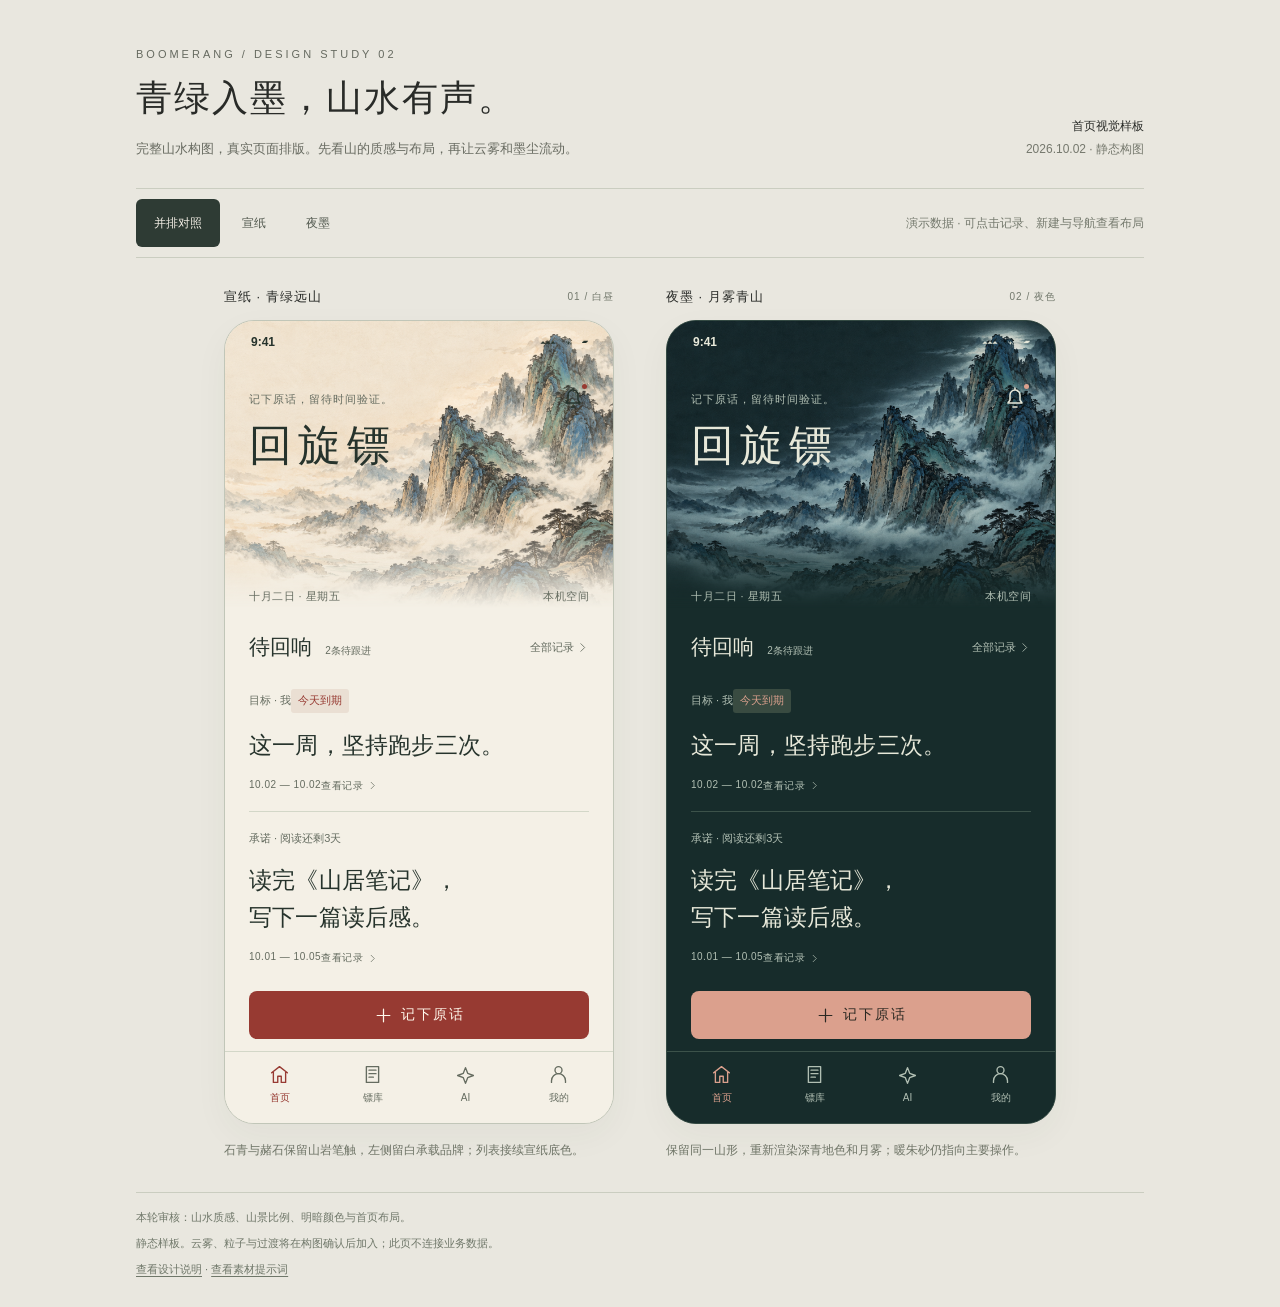
==== docs/design/ink-wuxia-v2/index.html @ 54f38cf8 "docs(ui): add blue-green landscape home samples | File | Change | |---|---| | docs/PROGRESS.md | Rec" ====
<!doctype html>
<html lang="zh-CN">
<head>
  <meta charset="utf-8">
  <meta name="viewport" content="width=device-width,initial-scale=1">
  <meta name="color-scheme" content="light">
  <title>回旋镖 · 青绿山水首页样板</title>
  <link rel="stylesheet" href="style.css">
  <script src="preview.js" defer></script>
</head>
<body data-view="both">
  <svg class="symbol-bank" aria-hidden="true" xmlns="http://www.w3.org/2000/svg">
    <symbol id="home" viewBox="0 0 24 24"><path d="m3 10 9-7 9 7M5 9v12h5v-7h4v7h5V9"/></symbol>
    <symbol id="library" viewBox="0 0 24 24"><path d="M5 3h14v18H5zM8 7h8M8 11h8M8 15h5"/></symbol>
    <symbol id="spark" viewBox="0 0 24 24"><path d="m12 3 2.5 6.5L21 12l-6.5 2.5L12 21l-2.5-6.5L3 12l6.5-2.5z"/></symbol>
    <symbol id="person" viewBox="0 0 24 24"><circle cx="12" cy="7" r="4"/><path d="M4 21v-2a8 8 0 0 1 16 0v2"/></symbol>
    <symbol id="bell" viewBox="0 0 24 24"><path d="M5 17h14l-2-3V9a5 5 0 0 0-10 0v5zM10 21h4M12 2v2"/></symbol>
    <symbol id="arrow" viewBox="0 0 24 24"><path d="m9 5 7 7-7 7"/></symbol>
    <symbol id="plus" viewBox="0 0 24 24"><path d="M12 4v16M4 12h16"/></symbol>
  </svg>

  <main class="studio">
    <header class="studio-header">
      <div>
        <p class="eyebrow">BOOMERANG / DESIGN STUDY 02</p>
        <h1>青绿入墨，山水有声。</h1>
        <p class="intro">完整山水构图，真实页面排版。先看山的质感与布局，再让云雾和墨尘流动。</p>
      </div>
      <p class="edition">首页视觉样板<br><span>2026.10.02 · 静态构图</span></p>
    </header>
    <div class="review-bar">
      <div class="view-options" role="group" aria-label="预览主题">
        <button type="button" data-view-button="both" aria-pressed="true">并排对照</button>
        <button type="button" data-view-button="light" aria-pressed="false">宣纸</button>
        <button type="button" data-view-button="dark" aria-pressed="false">夜墨</button>
      </div>
      <p>演示数据 · 可点击记录、新建与导航查看布局</p>
    </div>
    <section class="samples" aria-label="首页明暗对照">
      <article class="sample" data-sample="light">
        <div class="sample-label"><h2>宣纸 · 青绿远山</h2><span>01 / 白昼</span></div>
        <section class="phone" data-theme="light" aria-label="宣纸首页样板">
          <div class="phone-scroll">
            <header class="landscape">
              <img class="mountain" src="assets/landscape-light.png" alt="宣纸上的青绿山水，层叠山石与松林消融在云雾中">
              <div class="status-bar" aria-hidden="true"><b>9:41</b><span>▴▴▴　⌁　▰</span></div>
              <div class="brand"><p class="brand-note">记下原话，留待时间验证。</p><h3>回旋镖</h3></div>
              <button class="bell icon-button" type="button" data-demo="notifications" aria-label="查看通知"><svg><use href="#bell"/></svg><i></i></button>
              <div class="date-line"><span>十月二日 · 星期五</span><span>本机空间</span></div>
            </header>
            <div class="workspace">
              <div class="section-heading"><h4>待回响 <span>2条待跟进</span></h4><button type="button" data-demo="library" class="text-button">全部记录<svg><use href="#arrow"/></svg></button></div>
              <button type="button" class="record" data-demo="run">
                <span class="record-meta"><span>目标 · 我</span><span class="due urgent">今天到期</span></span>
                <span class="quote">这一周，坚持跑步三次。</span>
                <span class="record-foot"><span>10.02 — 10.02</span><span>查看记录<svg><use href="#arrow"/></svg></span>
              </button>
              <button type="button" class="record" data-demo="read">
                <span class="record-meta"><span>承诺 · 阅读</span><span class="due">还剩3天</span></span>
                <span class="quote">读完《山居笔记》，<br>写下一篇读后感。</span>
                <span class="record-foot"><span>10.01 — 10.05</span><span>查看记录<svg><use href="#arrow"/></svg></span>
              </button>
              <p class="daily-note">原话留存，结果由你确认。</p>
            </div>
          </div>
          <div class="phone-bottom">
            <div class="primary-wrap"><button class="primary-button" type="button" data-demo="create"><svg><use href="#plus"/></svg>记下原话</button></div>
            <nav class="navigation" aria-label="宣纸底部导航">
              <button type="button" aria-current="page" data-demo="home"><svg><use href="#home"/></svg><span>首页</span></button>
              <button type="button" data-demo="library"><svg><use href="#library"/></svg><span>镖库</span></button>
              <button type="button" data-demo="assistant"><svg><use href="#spark"/></svg><span>AI</span></button>
              <button type="button" data-demo="profile"><svg><use href="#person"/></svg><span>我的</span></button>
            </nav>
          </div>
        </section>
        <p class="sample-caption">石青与赭石保留山岩笔触，左侧留白承载品牌；列表接续宣纸底色。</p>
      </article>
      <article class="sample" data-sample="dark">
        <div class="sample-label"><h2>夜墨 · 月雾青山</h2><span>02 / 夜色</span></div>
        <section class="phone" data-theme="dark" aria-label="夜墨首页样板">
          <div class="phone-scroll">
            <header class="landscape">
              <img class="mountain" src="assets/landscape-dark.png" alt="同构图的深青夜色山水，山岩笔触与淡青月雾保留层次">
              <div class="status-bar" aria-hidden="true"><b>9:41</b><span>▴▴▴　⌁　▰</span></div>
              <div class="brand"><p class="brand-note">记下原话，留待时间验证。</p><h3>回旋镖</h3></div>
              <button class="bell icon-button" type="button" data-demo="notifications" aria-label="查看通知"><svg><use href="#bell"/></svg><i></i></button>
              <div class="date-line"><span>十月二日 · 星期五</span><span>本机空间</span></div>
            </header>
            <div class="workspace">
              <div class="section-heading"><h4>待回响 <span>2条待跟进</span></h4><button type="button" data-demo="library" class="text-button">全部记录<svg><use href="#arrow"/></svg></button></div>
              <button type="button" class="record" data-demo="run">
                <span class="record-meta"><span>目标 · 我</span><span class="due urgent">今天到期</span></span>
                <span class="quote">这一周，坚持跑步三次。</span>
                <span class="record-foot"><span>10.02 — 10.02</span><span>查看记录<svg><use href="#arrow"/></svg></span>
              </button>
              <button type="button" class="record" data-demo="read">
                <span class="record-meta"><span>承诺 · 阅读</span><span class="due">还剩3天</span></span>
                <span class="quote">读完《山居笔记》，<br>写下一篇读后感。</span>
                <span class="record-foot"><span>10.01 — 10.05</span><span>查看记录<svg><use href="#arrow"/></svg></span>
              </button>
              <p class="daily-note">原话留存，结果由你确认。</p>
            </div>
          </div>
          <div class="phone-bottom">
            <div class="primary-wrap"><button class="primary-button" type="button" data-demo="create"><svg><use href="#plus"/></svg>记下原话</button></div>
            <nav class="navigation" aria-label="夜墨底部导航">
              <button type="button" aria-current="page" data-demo="home"><svg><use href="#home"/></svg><span>首页</span></button>
              <button type="button" data-demo="library"><svg><use href="#library"/></svg><span>镖库</span></button>
              <button type="button" data-demo="assistant"><svg><use href="#spark"/></svg><span>AI</span></button>
              <button type="button" data-demo="profile"><svg><use href="#person"/></svg><span>我的</span></button>
            </nav>
          </div>
        </section>
        <p class="sample-caption">保留同一山形，重新渲染深青地色和月雾；暖朱砂仍指向主要操作。</p>
      </article>
    </section>
    <footer class="studio-footer"><p>本轮审核：山水质感、山景比例、明暗颜色与首页布局。</p><p>静态样板。云雾、粒子与过渡将在构图确认后加入；此页不连接业务数据。</p><a href="SPEC.md">查看设计说明</a> · <a href="PROMPTS.md">查看素材提示词</a></footer>
  </main>
  <dialog id="demo-dialog" aria-labelledby="dialog-title">
    <form method="dialog" class="dialog-shell">
      <div class="dialog-head"><span>样板预览 · 演示数据</span><button class="close-button" value="close" aria-label="关闭预览">×</button></div>
      <h2 id="dialog-title"></h2>
      <div id="dialog-body"></div>
      <button class="primary-button" value="done">返回首页样板</button>
    </form>
  </dialog>
</body>
</html>
---- docs/design/ink-wuxia-v2/style.css ----
*{box-sizing:border-box} :root{font-family:"Microsoft YaHei","PingFang SC",sans-serif;color:#292b28;background:#e9e7df;font-synthesis:none} body{margin:0} button,input,textarea{font:inherit} button{cursor:pointer} button:focus-visible,a:focus-visible,textarea:focus-visible{outline:2px solid #a43932;outline-offset:4px} svg{width:24px;height:24px;fill:none;stroke:currentColor;stroke-width:1.55;stroke-linecap:round;stroke-linejoin:round;flex-shrink:0}.symbol-bank{position:absolute;width:0;height:0;overflow:hidden}.studio{max-width:1120px;padding:48px 56px 28px;margin:auto}.studio-header{display:flex;justify-content:space-between;gap:32px;align-items:end}.eyebrow{font-size:11px;letter-spacing:3px;color:#666a60;margin:0 0 14px}h1{font-family:"Noto Serif CJK SC","SimSun",serif;font-size:36px;font-weight:400;letter-spacing:2px;margin:0 0 14px}.intro{font-size:13px;color:#686b61;margin:0;line-height:1.8}.edition{font-size:12px;line-height:1.9;text-align:right;flex-shrink:0;margin:0}.edition span{color:#75786d}.review-bar{margin:28px 0 30px;border-block:1px solid #cacdc0;padding:10px 0;display:flex;align-items:center;justify-content:space-between;gap:12px}.review-bar p{font-size:12px;color:#74796d;margin:0}.view-options{display:flex;gap:4px}.view-options button{min-height:48px;border:0;background:transparent;padding:0 18px;border-radius:6px;font-size:12px;color:#52594f}.view-options button[aria-pressed="true"]{background:#2e3b34;color:#f6f1e8}.samples{display:grid;grid-template-columns:repeat(2,minmax(0,1fr));gap:52px;max-width:832px;margin:auto}.sample{min-width:0}.sample-label{display:flex;justify-content:space-between;align-items:center;gap:12px;margin-bottom:14px}.sample-label h2{font-size:13px;font-weight:500;margin:0;letter-spacing:1px}.sample-label>span{font-size:10px;letter-spacing:1px;color:#73796d}.phone{--paper:#f4f0e6;--ink:#26332c;--muted:#656c60;--line:#d3d7c8;--accent:#973a32;--on-accent:#fff8ec;--tint:#eadfd3;background:var(--paper);color:var(--ink);border-radius:30px;height:804px;display:flex;flex-direction:column;overflow:hidden;border:1px solid #c1c6b8;box-shadow:0 12px 35px #233a2a0b;position:relative;isolation:isolate}.phone[data-theme="dark"]{--paper:#172c2b;--ink:#e7e8d9;--muted:#b1bfb3;--line:#3c524a;--accent:#dba08d;--on-accent:#2c2923;--tint:#394b41;border-color:#344a43}.phone-scroll{flex:1;min-height:0;overflow:auto;scrollbar-width:none}.phone-scroll::-webkit-scrollbar{display:none}.landscape{height:290px;position:relative;overflow:hidden}.mountain{position:absolute;inset:0;width:100%;height:100%;object-fit:cover;object-position:65% 50%;mask-image:linear-gradient(to bottom,#000 0%,#000 70%,transparent 99%);z-index:-1}.status-bar{height:42px;display:flex;justify-content:space-between;align-items:center;padding:0 26px;font-size:12px}.status-bar span{font-size:12px;letter-spacing:-1px}.brand{position:absolute;left:24px;top:71px}.brand-note{font-size:11px;margin:0 0 11px;letter-spacing:1px;color:var(--muted)}.brand h3{font-family:"KaiTi","STKaiti","Noto Serif CJK SC",serif;font-size:43px;font-weight:400;letter-spacing:6px;margin:0;line-height:1.3}.icon-button{width:48px;height:48px;border:0;color:var(--ink);background:transparent;border-radius:8px;display:flex;align-items:center;justify-content:center}.bell{position:absolute;right:16px;top:53px}.bell i{width:5px;height:5px;background:var(--accent);position:absolute;top:10px;right:10px;border-radius:50%}.date-line{position:absolute;bottom:7px;left:24px;right:24px;display:flex;justify-content:space-between;font-size:11px;color:var(--muted);letter-spacing:.5px}.workspace{padding:12px 24px 16px}.section-heading{display:flex;align-items:center;justify-content:space-between;gap:4px;min-height:48px}.section-heading h4{font-family:"SimSun",serif;font-size:21px;font-weight:400;white-space:nowrap;margin:0}.section-heading h4>span{font-family:"Microsoft YaHei",sans-serif;font-size:10px;margin-left:8px;color:var(--muted)}.text-button{min-height:48px;background:transparent;color:var(--muted);border:0;font-size:11px;padding:0;display:flex;align-items:center;gap:2px;white-space:nowrap}.text-button svg{width:13px;height:13px}.record{display:flex;flex-direction:column;width:100%;gap:14px;padding:18px 0;text-align:left;background:transparent;border:0;border-bottom:1px solid var(--line);color:var(--ink);border-radius:0}.record-meta{display:flex;justify-content:space-between;align-items:center;font-size:11px;color:var(--muted);line-height:1.6}.due{color:var(--muted)}.due.urgent{color:var(--accent);background:var(--tint);padding:3px 7px;border-radius:3px}.quote{font-family:"SimSun","Noto Serif CJK SC",serif;font-size:23px;line-height:1.65;letter-spacing:.2px}.record-foot{display:flex;justify-content:space-between;font-size:10px;color:var(--muted);letter-spacing:.5px}.record-foot>span:last-child{display:flex;align-items:center;gap:4px}.record-foot svg{width:11px;height:11px}.daily-note{font-size:10px;text-align:center;color:var(--muted);letter-spacing:1px;margin:17px 0 0}.phone-bottom{background:var(--paper)}.primary-wrap{padding:10px 24px 12px}.primary-button{background:var(--accent,#973a32);color:var(--on-accent,#fff8ec);border:0;border-radius:8px;display:flex;gap:8px;align-items:center;justify-content:center;min-height:48px;width:100%;font-size:14px;letter-spacing:2px}.primary-button svg{width:19px;height:19px}.navigation{display:flex;justify-content:space-around;border-top:1px solid var(--line);padding:8px 8px 15px}.navigation button{background:transparent;border:0;color:var(--muted);min-width:48px;min-height:48px;display:flex;flex-direction:column;gap:6px;align-items:center;justify-content:center;flex:1;font-size:10px}.navigation svg{width:21px;height:21px}.navigation [aria-current="page"]{color:var(--accent)}.sample-caption{font-size:12px;line-height:1.8;color:#707668;margin:16px 0 0}.studio-footer{border-top:1px solid #cacdc0;margin:30px 0 0;padding-top:15px;font-size:11px;line-height:1.8;color:#6f7769}.studio-footer p{margin:0 0 6px}.studio-footer a{color:inherit;text-underline-offset:3px}body[data-view="light"] .sample[data-sample="dark"],body[data-view="dark"] .sample[data-sample="light"]{display:none}body:not([data-view="both"]) .samples{grid-template-columns:minmax(0,390px);justify-content:center}dialog{padding:0;border:1px solid #d0d7c7;border-radius:14px;max-width:min(440px,calc(100vw - 32px));max-height:calc(100dvh - 32px);color:#26332c;background:#f4f0e6}dialog::backdrop{background:#10292077}.dialog-shell{padding:18px 24px 24px;overflow:auto}.dialog-head{display:flex;justify-content:space-between;align-items:center;gap:12px;font-size:11px;color:#707666}.close-button{width:48px;height:48px;border:0;background:transparent;font-size:27px;color:inherit}.dialog-shell h2{font-family:"SimSun",serif;font-size:26px;font-weight:400;margin:12px 0 20px}#dialog-body{font-size:14px;line-height:1.8;margin-bottom:24px}#dialog-body p{margin:10px 0}#dialog-body label{display:block;font-size:12px;color:#687262}#dialog-body textarea{resize:vertical;width:100%;min-height:116px;padding:12px;background:#fcf8ef;border:1px solid #b9c4b0;border-radius:6px;color:#26332c;font-size:16px;line-height:1.8}#dialog-body .preview-quote{font-family:"SimSun",serif;font-size:23px}#dialog-body .disclaimer{font-size:12px;color:#687262;border-top:1px solid #cbd3c4;padding-top:12px}dialog[data-theme="dark"]{--accent:#dba08d;--on-accent:#2c2923;color:#e7e8d9;background:#172c2b;border-color:#496153}dialog[data-theme="dark"] .dialog-head,dialog[data-theme="dark"] #dialog-body label,dialog[data-theme="dark"] .disclaimer{color:#b1bfb3}dialog[data-theme="dark"] textarea{color:#e7e8d9;background:#1e3734;border-color:#567464}dialog[data-theme="dark"] .disclaimer{border-color:#496153}
@media(max-width:900px){.studio{padding:32px 24px}.samples{gap:28px}.edition{display:none}.review-bar p{max-width:180px;line-height:1.7}.section-heading h4>span{margin-left:5px}}@media(max-width:700px){.samples{grid-template-columns:minmax(0,390px);justify-content:center;gap:34px}.studio{padding:26px 20px}h1{font-size:28px}.intro{font-size:12px}.review-bar{flex-wrap:wrap;margin:22px 0}.review-bar p{max-width:none}.sample-label{margin-bottom:10px}.phone{height:790px}.sample-caption{font-size:11px}}@media(max-width:400px){.studio{padding:22px 12px}.eyebrow{font-size:9px;letter-spacing:2px}h1{font-size:25px}.phone{border-radius:23px;height:740px}.landscape{height:264px}.workspace{padding-inline:20px}.brand{left:20px;top:68px}.brand h3{font-size:39px}.brand-note{font-size:10px}.date-line{left:20px;right:20px}.quote{font-size:21px}.primary-wrap{padding-inline:20px}.record{gap:12px;padding-block:16px}.section-heading h4>span{font-size:9px}.text-button{font-size:10px}.studio-footer{font-size:10px}}
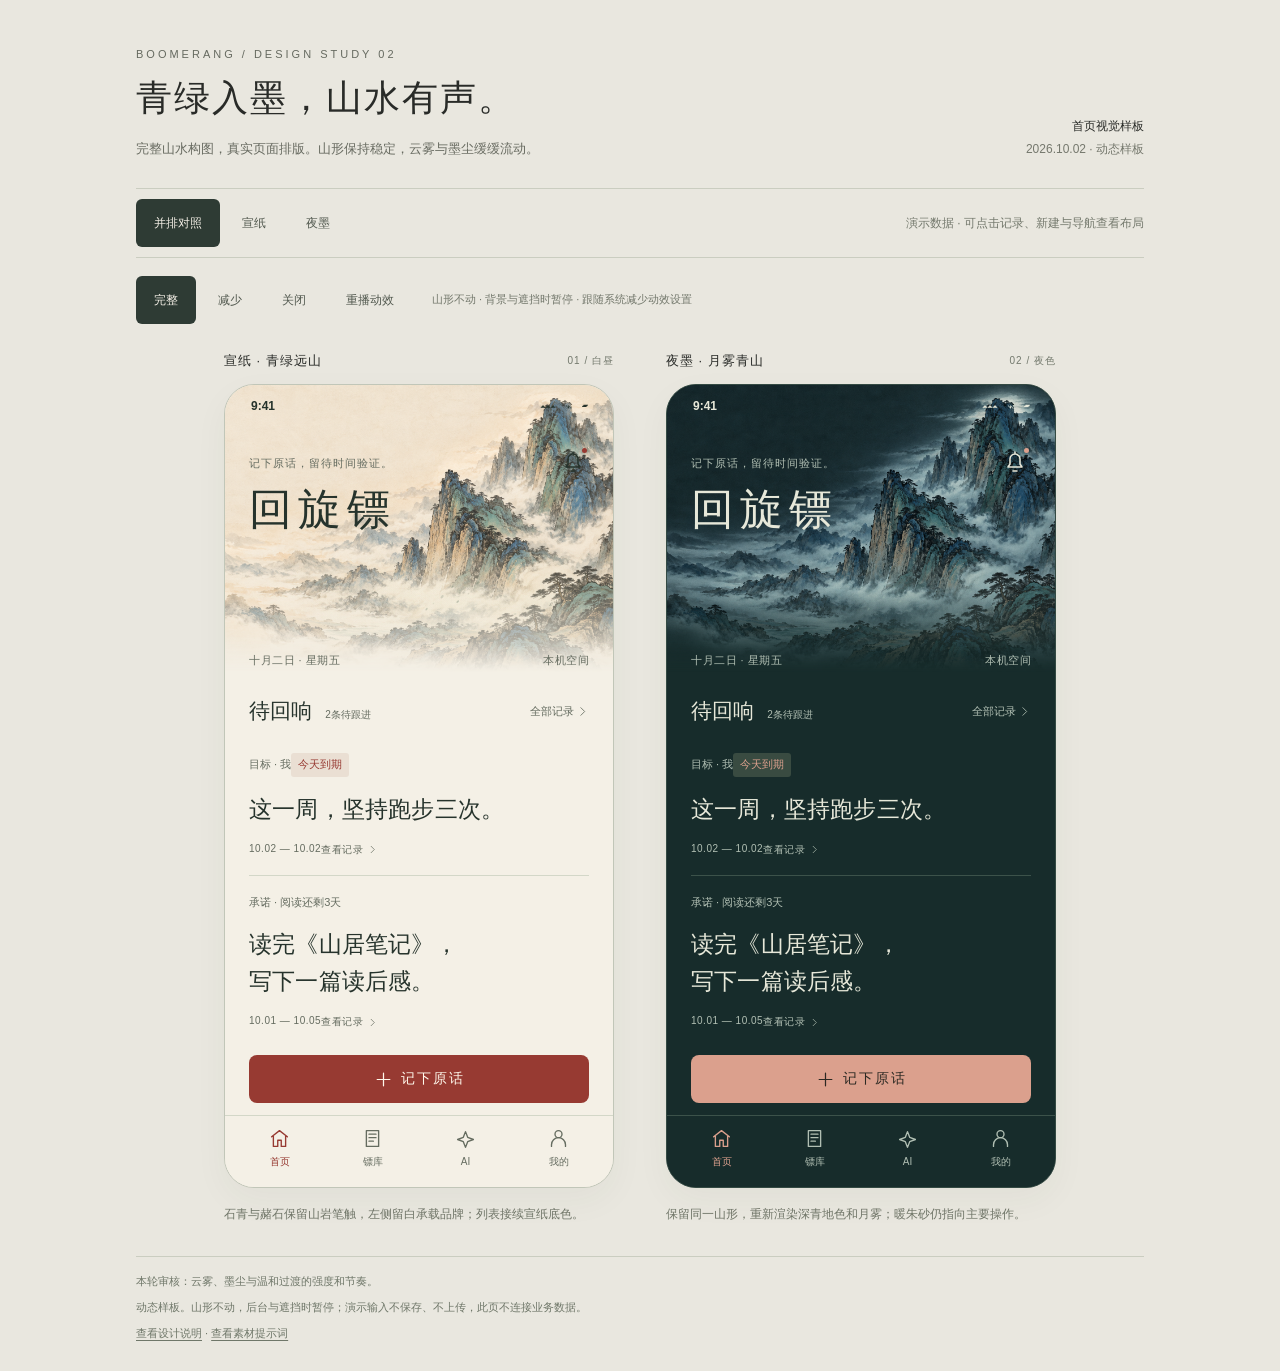
==== commit 7243d29c: "feat(ink-ui): add lifecycle-aware landscape motion sample | Area | Change | |---|---| | .github/work" ====
--- a/docs/design/ink-wuxia-v2/index.html
+++ b/docs/design/ink-wuxia-v2/index.html
@@ -6,7 +6,7 @@
   <meta name="color-scheme" content="light">
   <title>回旋镖 · 青绿山水首页样板</title>
   <link rel="stylesheet" href="style.css">
-  <script src="preview.js" defer></script>
+  <script type="module" src="preview.js"></script>
 </head>
 <body data-view="both">
   <svg class="symbol-bank" aria-hidden="true" xmlns="http://www.w3.org/2000/svg">
@@ -24,9 +24,9 @@
       <div>
         <p class="eyebrow">BOOMERANG / DESIGN STUDY 02</p>
         <h1>青绿入墨，山水有声。</h1>
-        <p class="intro">完整山水构图，真实页面排版。先看山的质感与布局，再让云雾和墨尘流动。</p>
+        <p class="intro">完整山水构图，真实页面排版。山形保持稳定，云雾与墨尘缓缓流动。</p>
       </div>
-      <p class="edition">首页视觉样板<br><span>2026.10.02 · 静态构图</span></p>
+      <p class="edition">首页视觉样板<br><span>2026.10.02 · 动态样板</span></p>
     </header>
     <div class="review-bar">
       <div class="view-options" role="group" aria-label="预览主题">
@@ -35,6 +35,15 @@
         <button type="button" data-view-button="dark" aria-pressed="false">夜墨</button>
       </div>
       <p>演示数据 · 可点击记录、新建与导航查看布局</p>
+    </div>
+    <div class="motion-bar">
+      <div class="view-options motion-options" role="group" aria-label="动效强度">
+        <button type="button" data-motion-button="full" aria-pressed="true">完整</button>
+        <button type="button" data-motion-button="reduced" aria-pressed="false">减少</button>
+        <button type="button" data-motion-button="off" aria-pressed="false">关闭</button>
+        <button type="button" data-motion-replay>重播动效</button>
+      </div>
+      <p>山形不动 · 背景与遮挡时暂停 · 跟随系统减少动效设置</p>
     </div>
     <section class="samples" aria-label="首页明暗对照">
       <article class="sample" data-sample="light">
@@ -114,7 +123,7 @@
         <p class="sample-caption">保留同一山形，重新渲染深青地色和月雾；暖朱砂仍指向主要操作。</p>
       </article>
     </section>
-    <footer class="studio-footer"><p>本轮审核：山水质感、山景比例、明暗颜色与首页布局。</p><p>静态样板。云雾、粒子与过渡将在构图确认后加入；此页不连接业务数据。</p><a href="SPEC.md">查看设计说明</a> · <a href="PROMPTS.md">查看素材提示词</a></footer>
+    <footer class="studio-footer"><p>本轮审核：云雾、墨尘与温和过渡的强度和节奏。</p><p>动态样板。山形不动，后台与遮挡时暂停；演示输入不保存、不上传，此页不连接业务数据。</p><a href="SPEC.md">查看设计说明</a> · <a href="PROMPTS.md">查看素材提示词</a></footer>
   </main>
   <dialog id="demo-dialog" aria-labelledby="dialog-title">
     <form method="dialog" class="dialog-shell">
--- a/docs/design/ink-wuxia-v2/style.css
+++ b/docs/design/ink-wuxia-v2/style.css
@@ -1,2 +1,4 @@
 *{box-sizing:border-box} :root{font-family:"Microsoft YaHei","PingFang SC",sans-serif;color:#292b28;background:#e9e7df;font-synthesis:none} body{margin:0} button,input,textarea{font:inherit} button{cursor:pointer} button:focus-visible,a:focus-visible,textarea:focus-visible{outline:2px solid #a43932;outline-offset:4px} svg{width:24px;height:24px;fill:none;stroke:currentColor;stroke-width:1.55;stroke-linecap:round;stroke-linejoin:round;flex-shrink:0}.symbol-bank{position:absolute;width:0;height:0;overflow:hidden}.studio{max-width:1120px;padding:48px 56px 28px;margin:auto}.studio-header{display:flex;justify-content:space-between;gap:32px;align-items:end}.eyebrow{font-size:11px;letter-spacing:3px;color:#666a60;margin:0 0 14px}h1{font-family:"Noto Serif CJK SC","SimSun",serif;font-size:36px;font-weight:400;letter-spacing:2px;margin:0 0 14px}.intro{font-size:13px;color:#686b61;margin:0;line-height:1.8}.edition{font-size:12px;line-height:1.9;text-align:right;flex-shrink:0;margin:0}.edition span{color:#75786d}.review-bar{margin:28px 0 30px;border-block:1px solid #cacdc0;padding:10px 0;display:flex;align-items:center;justify-content:space-between;gap:12px}.review-bar p{font-size:12px;color:#74796d;margin:0}.view-options{display:flex;gap:4px}.view-options button{min-height:48px;border:0;background:transparent;padding:0 18px;border-radius:6px;font-size:12px;color:#52594f}.view-options button[aria-pressed="true"]{background:#2e3b34;color:#f6f1e8}.samples{display:grid;grid-template-columns:repeat(2,minmax(0,1fr));gap:52px;max-width:832px;margin:auto}.sample{min-width:0}.sample-label{display:flex;justify-content:space-between;align-items:center;gap:12px;margin-bottom:14px}.sample-label h2{font-size:13px;font-weight:500;margin:0;letter-spacing:1px}.sample-label>span{font-size:10px;letter-spacing:1px;color:#73796d}.phone{--paper:#f4f0e6;--ink:#26332c;--muted:#656c60;--line:#d3d7c8;--accent:#973a32;--on-accent:#fff8ec;--tint:#eadfd3;background:var(--paper);color:var(--ink);border-radius:30px;height:804px;display:flex;flex-direction:column;overflow:hidden;border:1px solid #c1c6b8;box-shadow:0 12px 35px #233a2a0b;position:relative;isolation:isolate}.phone[data-theme="dark"]{--paper:#172c2b;--ink:#e7e8d9;--muted:#b1bfb3;--line:#3c524a;--accent:#dba08d;--on-accent:#2c2923;--tint:#394b41;border-color:#344a43}.phone-scroll{flex:1;min-height:0;overflow:auto;scrollbar-width:none}.phone-scroll::-webkit-scrollbar{display:none}.landscape{height:290px;position:relative;overflow:hidden}.mountain{position:absolute;inset:0;width:100%;height:100%;object-fit:cover;object-position:65% 50%;mask-image:linear-gradient(to bottom,#000 0%,#000 70%,transparent 99%);z-index:-1}.status-bar{height:42px;display:flex;justify-content:space-between;align-items:center;padding:0 26px;font-size:12px}.status-bar span{font-size:12px;letter-spacing:-1px}.brand{position:absolute;left:24px;top:71px}.brand-note{font-size:11px;margin:0 0 11px;letter-spacing:1px;color:var(--muted)}.brand h3{font-family:"KaiTi","STKaiti","Noto Serif CJK SC",serif;font-size:43px;font-weight:400;letter-spacing:6px;margin:0;line-height:1.3}.icon-button{width:48px;height:48px;border:0;color:var(--ink);background:transparent;border-radius:8px;display:flex;align-items:center;justify-content:center}.bell{position:absolute;right:16px;top:53px}.bell i{width:5px;height:5px;background:var(--accent);position:absolute;top:10px;right:10px;border-radius:50%}.date-line{position:absolute;bottom:7px;left:24px;right:24px;display:flex;justify-content:space-between;font-size:11px;color:var(--muted);letter-spacing:.5px}.workspace{padding:12px 24px 16px}.section-heading{display:flex;align-items:center;justify-content:space-between;gap:4px;min-height:48px}.section-heading h4{font-family:"SimSun",serif;font-size:21px;font-weight:400;white-space:nowrap;margin:0}.section-heading h4>span{font-family:"Microsoft YaHei",sans-serif;font-size:10px;margin-left:8px;color:var(--muted)}.text-button{min-height:48px;background:transparent;color:var(--muted);border:0;font-size:11px;padding:0;display:flex;align-items:center;gap:2px;white-space:nowrap}.text-button svg{width:13px;height:13px}.record{display:flex;flex-direction:column;width:100%;gap:14px;padding:18px 0;text-align:left;background:transparent;border:0;border-bottom:1px solid var(--line);color:var(--ink);border-radius:0}.record-meta{display:flex;justify-content:space-between;align-items:center;font-size:11px;color:var(--muted);line-height:1.6}.due{color:var(--muted)}.due.urgent{color:var(--accent);background:var(--tint);padding:3px 7px;border-radius:3px}.quote{font-family:"SimSun","Noto Serif CJK SC",serif;font-size:23px;line-height:1.65;letter-spacing:.2px}.record-foot{display:flex;justify-content:space-between;font-size:10px;color:var(--muted);letter-spacing:.5px}.record-foot>span:last-child{display:flex;align-items:center;gap:4px}.record-foot svg{width:11px;height:11px}.daily-note{font-size:10px;text-align:center;color:var(--muted);letter-spacing:1px;margin:17px 0 0}.phone-bottom{background:var(--paper)}.primary-wrap{padding:10px 24px 12px}.primary-button{background:var(--accent,#973a32);color:var(--on-accent,#fff8ec);border:0;border-radius:8px;display:flex;gap:8px;align-items:center;justify-content:center;min-height:48px;width:100%;font-size:14px;letter-spacing:2px}.primary-button svg{width:19px;height:19px}.navigation{display:flex;justify-content:space-around;border-top:1px solid var(--line);padding:8px 8px 15px}.navigation button{background:transparent;border:0;color:var(--muted);min-width:48px;min-height:48px;display:flex;flex-direction:column;gap:6px;align-items:center;justify-content:center;flex:1;font-size:10px}.navigation svg{width:21px;height:21px}.navigation [aria-current="page"]{color:var(--accent)}.sample-caption{font-size:12px;line-height:1.8;color:#707668;margin:16px 0 0}.studio-footer{border-top:1px solid #cacdc0;margin:30px 0 0;padding-top:15px;font-size:11px;line-height:1.8;color:#6f7769}.studio-footer p{margin:0 0 6px}.studio-footer a{color:inherit;text-underline-offset:3px}body[data-view="light"] .sample[data-sample="dark"],body[data-view="dark"] .sample[data-sample="light"]{display:none}body:not([data-view="both"]) .samples{grid-template-columns:minmax(0,390px);justify-content:center}dialog{padding:0;border:1px solid #d0d7c7;border-radius:14px;max-width:min(440px,calc(100vw - 32px));max-height:calc(100dvh - 32px);color:#26332c;background:#f4f0e6}dialog::backdrop{background:#10292077}.dialog-shell{padding:18px 24px 24px;overflow:auto}.dialog-head{display:flex;justify-content:space-between;align-items:center;gap:12px;font-size:11px;color:#707666}.close-button{width:48px;height:48px;border:0;background:transparent;font-size:27px;color:inherit}.dialog-shell h2{font-family:"SimSun",serif;font-size:26px;font-weight:400;margin:12px 0 20px}#dialog-body{font-size:14px;line-height:1.8;margin-bottom:24px}#dialog-body p{margin:10px 0}#dialog-body label{display:block;font-size:12px;color:#687262}#dialog-body textarea{resize:vertical;width:100%;min-height:116px;padding:12px;background:#fcf8ef;border:1px solid #b9c4b0;border-radius:6px;color:#26332c;font-size:16px;line-height:1.8}#dialog-body .preview-quote{font-family:"SimSun",serif;font-size:23px}#dialog-body .disclaimer{font-size:12px;color:#687262;border-top:1px solid #cbd3c4;padding-top:12px}dialog[data-theme="dark"]{--accent:#dba08d;--on-accent:#2c2923;color:#e7e8d9;background:#172c2b;border-color:#496153}dialog[data-theme="dark"] .dialog-head,dialog[data-theme="dark"] #dialog-body label,dialog[data-theme="dark"] .disclaimer{color:#b1bfb3}dialog[data-theme="dark"] textarea{color:#e7e8d9;background:#1e3734;border-color:#567464}dialog[data-theme="dark"] .disclaimer{border-color:#496153}
 @media(max-width:900px){.studio{padding:32px 24px}.samples{gap:28px}.edition{display:none}.review-bar p{max-width:180px;line-height:1.7}.section-heading h4>span{margin-left:5px}}@media(max-width:700px){.samples{grid-template-columns:minmax(0,390px);justify-content:center;gap:34px}.studio{padding:26px 20px}h1{font-size:28px}.intro{font-size:12px}.review-bar{flex-wrap:wrap;margin:22px 0}.review-bar p{max-width:none}.sample-label{margin-bottom:10px}.phone{height:790px}.sample-caption{font-size:11px}}@media(max-width:400px){.studio{padding:22px 12px}.eyebrow{font-size:9px;letter-spacing:2px}h1{font-size:25px}.phone{border-radius:23px;height:740px}.landscape{height:264px}.workspace{padding-inline:20px}.brand{left:20px;top:68px}.brand h3{font-size:39px}.brand-note{font-size:10px}.date-line{left:20px;right:20px}.quote{font-size:21px}.primary-wrap{padding-inline:20px}.record{gap:12px;padding-block:16px}.section-heading h4>span{font-size:9px}.text-button{font-size:10px}.studio-footer{font-size:10px}}
+.motion-bar{margin:-12px 0 28px;display:flex;flex-wrap:wrap;align-items:center;gap:8px 20px}.motion-bar p{margin:0;font-size:11px;color:#74796d;line-height:1.8}.motion-options{flex-wrap:wrap}.motion-options button{min-width:48px}.landscape-motion,.completion-motion{position:absolute;inset:0;width:100%;height:100%;pointer-events:none}.landscape-motion{z-index:-1}.completion-motion{z-index:5}.phone.motion-enter[data-motion-mode="full"] .mountain{animation:ink-appear 800ms ease-out both}.phone.motion-enter[data-motion-mode="full"] .brand{animation:ink-appear 500ms ease-out both}.phone.motion-enter[data-motion-mode="full"] .workspace{animation:ink-appear 350ms ease-out both}.phone.motion-enter[data-motion-mode="reduced"] .mountain,.phone.motion-enter[data-motion-mode="reduced"] .brand,.phone.motion-enter[data-motion-mode="reduced"] .workspace{animation:ink-appear 160ms ease-out both}.phone[data-motion-state="paused"] .mountain,.phone[data-motion-state="paused"] .brand,.phone[data-motion-state="paused"] .workspace{animation-play-state:paused}.phone[data-motion-mode="off"] *{animation:none!important;transition:none!important}.phone[data-motion-mode="full"] button:active{filter:brightness(1.09)}@keyframes ink-appear{from{opacity:0}to{opacity:1}}@media(prefers-reduced-motion:reduce){.phone.motion-enter[data-motion-mode="full"] .mountain,.phone.motion-enter[data-motion-mode="full"] .brand,.phone.motion-enter[data-motion-mode="full"] .workspace{animation-duration:160ms}}
+.landscape-motion{z-index:0}.status-bar{position:relative;z-index:1}.brand,.bell,.date-line{z-index:1}.phone[data-motion-state="paused"] .mountain,.phone[data-motion-state="paused"] .brand,.phone[data-motion-state="paused"] .workspace{animation:none;opacity:1}
